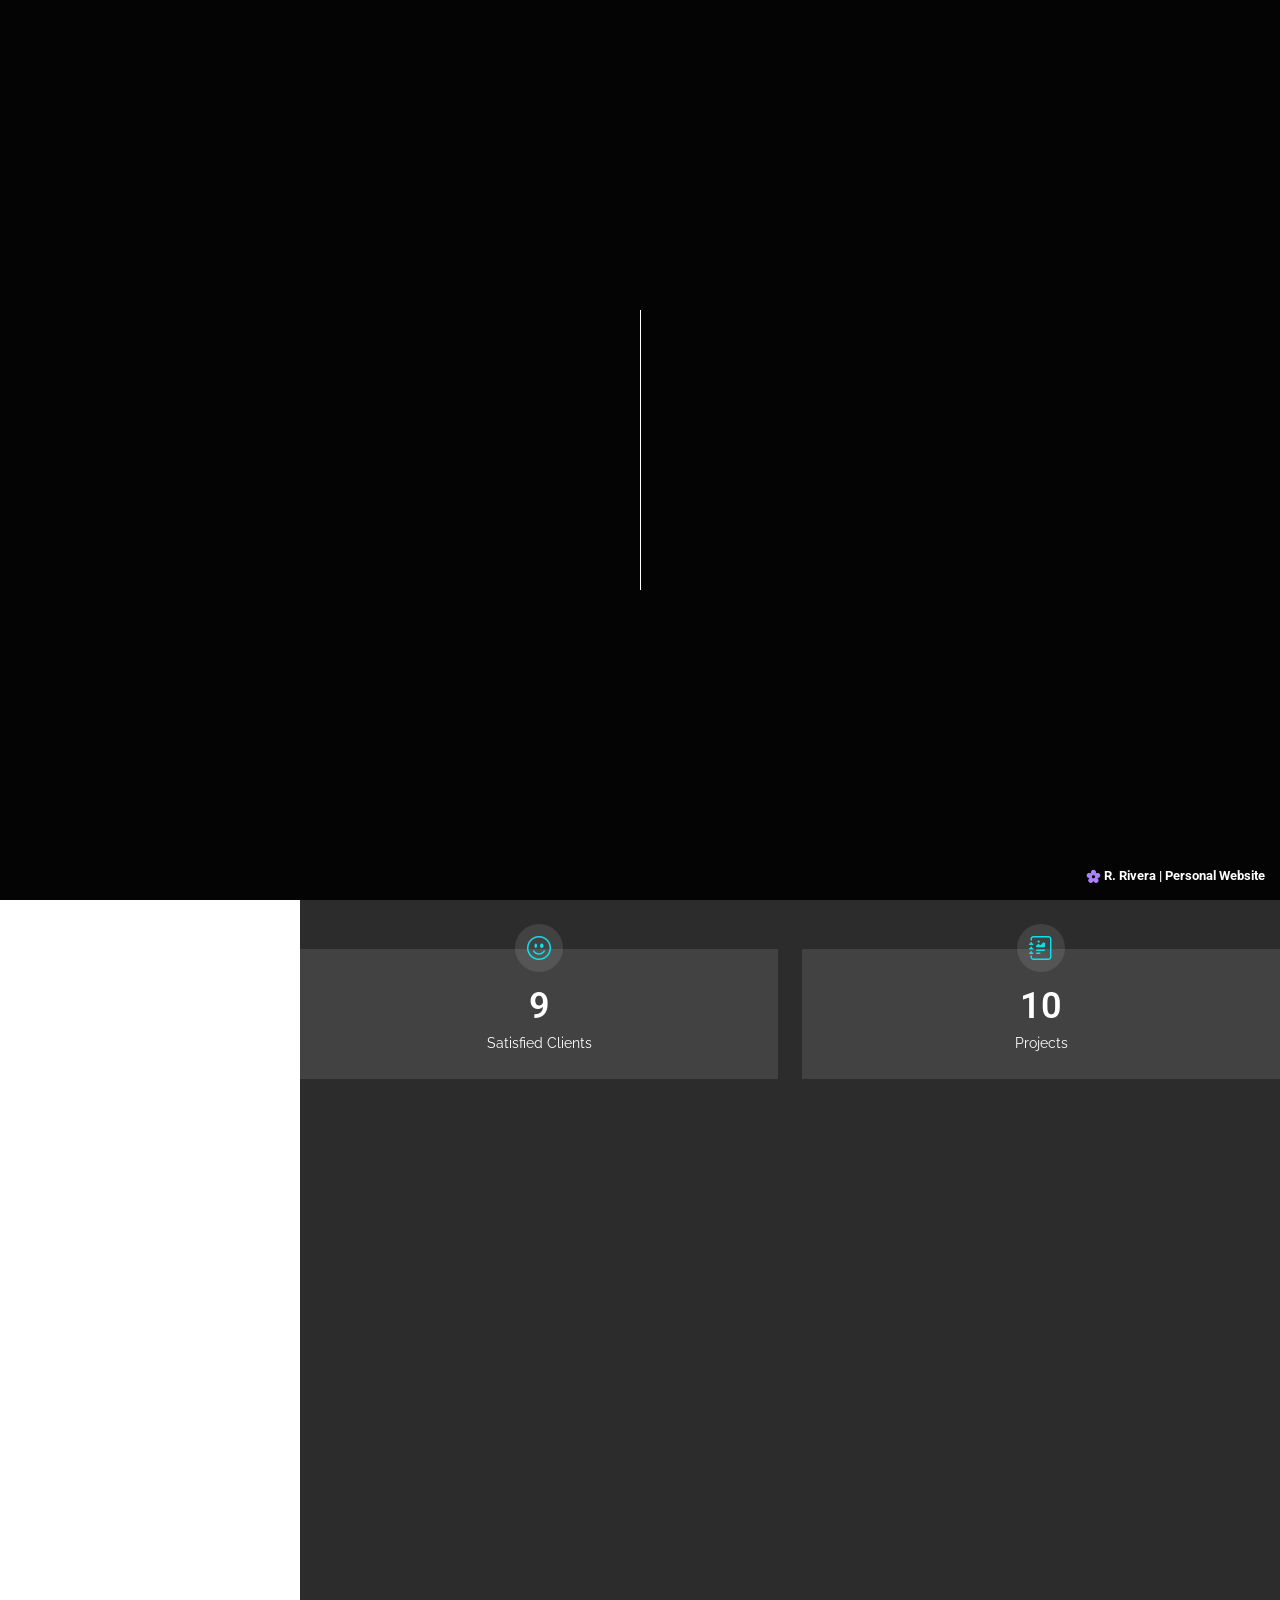
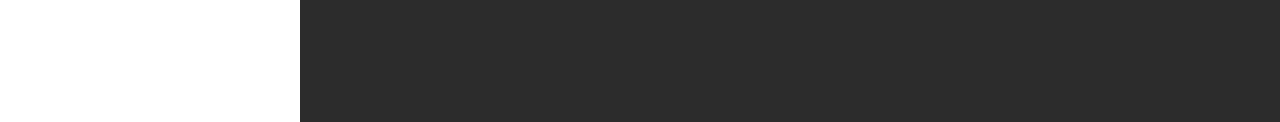
==== about.html @ f954c06a "first commit" ====
<!DOCTYPE html>
<html lang="en">
  <head>
    <meta charset="utf-8" />
    <meta content="width=device-width, initial-scale=1.0" name="viewport" />
    <title>Index - iPortfolio Bootstrap Template</title>
    <meta content="" name="description" />
    <meta content="" name="keywords" />

    <!-- Favicons -->
    <link href="assets/img/favicon.png" rel="icon" />
    <link href="assets/img/apple-touch-icon.png" rel="apple-touch-icon" />

    <!-- Fonts -->
    <link href="https://fonts.googleapis.com" rel="preconnect" />
    <link href="https://fonts.gstatic.com" rel="preconnect" crossorigin />
    <link
      href="https://fonts.googleapis.com/css2?family=Roboto:ital,wght@0,100;0,300;0,400;0,500;0,700;0,900;1,100;1,300;1,400;1,500;1,700;1,900&family=Poppins:ital,wght@0,100;0,200;0,300;0,400;0,500;0,600;0,700;0,800;0,900;1,100;1,200;1,300;1,400;1,500;1,600;1,700;1,800;1,900&family=Raleway:ital,wght@0,100;0,200;0,300;0,400;0,500;0,600;0,700;0,800;0,900;1,100;1,200;1,300;1,400;1,500;1,600;1,700;1,800;1,900&display=swap"
      rel="stylesheet"
    />

    <!-- Vendor CSS Files -->
    <link
      href="assets/vendor/bootstrap/css/bootstrap.min.css"
      rel="stylesheet"
    />
    <link
      href="assets/vendor/bootstrap-icons/bootstrap-icons.css"
      rel="stylesheet"
    />
    <link href="assets/vendor/aos/aos.css" rel="stylesheet" />
    <link
      href="assets/vendor/glightbox/css/glightbox.min.css"
      rel="stylesheet"
    />
    <link href="assets/vendor/swiper/swiper-bundle.min.css" rel="stylesheet" />

    <!-- Main CSS File -->
    <link href="assets/css/main.css" rel="stylesheet" />

    <!-- =======================================================
  * Template Name: iPortfolio
  * Template URL: https://bootstrapmade.com/iportfolio-bootstrap-portfolio-websites-template/
  * Updated: Jun 29 2024 with Bootstrap v5.3.3
  * Author: BootstrapMade.com
  * License: https://bootstrapmade.com/license/
  ======================================================== -->
  </head>

  <body class="index-page">
    <header id="header" class="header dark-background d-flex flex-column">
      <i class="header-toggle d-xl-none bi bi-list"></i>

      <div class="profile-img">
        <img
          src="assets/img/my--profile-img.jpg"
          alt=""
          class="img-fluid rounded-circle"
        />
      </div>

      <a
        href="index.html"
        class="logo d-flex align-items-center justify-content-center"
      >
        <!-- Uncomment the line below if you also wish to use an image logo -->
        <!-- <img src="assets/img/logo.png" alt=""> -->
        <h1 class="sitename">Regine Rivera</h1>
      </a>

      <div class="social-links text-center">
        <a href="#" class="github"><i class="bi bi-github"></i></a>
        <a href="#" class="facebook"><i class="bi bi-facebook"></i></a>
        <a href="#" class="instagram"><i class="bi bi-instagram"></i></a>
      </div>

      <nav id="navmenu" class="navmenu">
        <ul>
          <li>
            <a href="index.html" class="active"
              ><i class="bi bi-house navicon"></i>Home</a
            >
          </li>
          <li>
            <a href="about.html"><i class="bi bi-person navicon"></i> About</a>
          </li>
          <li>
            <a href="resume.html"
              ><i class="bi bi-file-earmark-text navicon"></i> Resume</a
            >
          </li>
          <li>
            <a href="portfolio.html"
              ><i class="bi bi-images navicon"></i> Portfolio</a
            >
          </li>
          <li>
            <a href="contact.html"
              ><i class="bi bi-envelope navicon"></i> Contact</a
            >
          </li>
        </ul>
      </nav>
    </header>

    <main class="main">
      <!-- About Section -->
      <section id="about" class="about section">
        <!-- Section Title -->
        <div class="container section-title" data-aos="fade-up">
          <h2>About</h2>
          <p>
            Magnam dolores commodi suscipit. Necessitatibus eius consequatur ex
            aliquid fuga eum quidem. Sit sint consectetur velit. Quisquam quos
            quisquam cupiditate. Et nemo qui impedit suscipit alias ea. Quia
            fugiat sit in iste officiis commodi quidem hic quas.
          </p>
        </div>
        <!-- End Section Title -->

        <div class="container" data-aos="fade-up" data-aos-delay="100">
          <div class="row gy-4 justify-content-center">
            <div class="col-lg-4">
              <img
                src="assets/img/my--profile-img.jpg"
                class="img-fluid"
                alt=""
              />
            </div>
            <div class="col-lg-8 content">
              <h2>UI/UX Designer &amp; Web Developer.</h2>
              <p class="fst-italic py-3">
                Lorem ipsum dolor sit amet, consectetur adipiscing elit, sed do
                eiusmod tempor incididunt ut labore et dolore magna aliqua.
              </p>
              <div class="row">
                <div class="col-lg-6">
                  <ul>
                    <li>
                      <i class="bi bi-chevron-right"></i>
                      <strong>Birthday:</strong> <span>29 December 2003</span>
                    </li>
                    <li>
                      <i class="bi bi-chevron-right"></i>
                      <strong>Website:</strong> <span>www.example.com</span>
                    </li>
                    <li>
                      <i class="bi bi-chevron-right"></i>
                      <strong>Phone:</strong> <span>+63 951 0270 189</span>
                    </li>
                    <li>
                      <i class="bi bi-chevron-right"></i>
                      <strong>City:</strong>
                      <span>Las Nieves, Agusan del Norte</span>
                    </li>
                  </ul>
                </div>
                <div class="col-lg-6">
                  <ul>
                    <li>
                      <i class="bi bi-chevron-right"></i> <strong>Age:</strong>
                      <span>21</span>
                    </li>
                    <li>
                      <i class="bi bi-chevron-right"></i>
                      <strong>Degree:</strong> <span>Bachelor</span>
                    </li>
                    <li>
                      <i class="bi bi-chevron-right"></i>
                      <strong>Email:</strong>
                      <span>regineheraldezrivera@gmail.com</span>
                    </li>
                    <li>
                      <i class="bi bi-chevron-right"></i>
                      <strong>Freelance:</strong> <span>Available</span>
                    </li>
                  </ul>
                </div>
              </div>
              <p class="py-3">
                Officiis eligendi itaque labore et dolorum mollitia officiis
                optio vero. Quisquam sunt adipisci omnis et ut. Nulla
                accusantium dolor incidunt officia tempore. Et eius omnis.
                Cupiditate ut dicta maxime officiis quidem quia. Sed et
                consectetur qui quia repellendus itaque neque.
              </p>
            </div>
          </div>
        </div>
      </section>
      <!-- /About Section -->

      <!-- Count Section -->
      <section id="counts">
        <div class="counts container">
          <div class="row">
            <div class="col-lg-6 col-md-6">
              <div class="count-box">
                <i class="bi bi-emoji-smile"></i>
                <span
                  data-purecounter-start="0"
                  data-purecounter-end="9"
                  data-purecounter-duration="0"
                  class="purecounter"
                  >9</span
                >
                <p>Satisfied Clients</p>
              </div>
            </div>

            <div class="col-lg-6 col-md-6 mt-5 mt-md-0">
              <div class="count-box">
                <i class="bi bi-journal-richtext"></i>
                <span
                  data-purecounter-start="0"
                  data-purecounter-end="10"
                  data-purecounter-duration="0"
                  class="purecounter"
                  >10</span
                >
                <p>Projects</p>
              </div>
            </div>
          </div>
        </div>
      </section>
      <!-- /Count Section -->

      <!-- Skills Section -->
      <section id="skills" class="skills section light-background">
        <!-- Section Title -->
        <div class="container section-title" data-aos="fade-up">
          <h2>Skills</h2>
          <p>
            Necessitatibus eius consequatur ex aliquid fuga eum quidem sint
            consectetur velit
          </p>
        </div>
        <!-- End Section Title -->

        <div class="container" data-aos="fade-up" data-aos-delay="100">
          <div class="row skills-content skills-animation">
            <div class="col-lg-6">
              <div class="progress">
                <span class="skill"
                  ><span>HTML</span> <i class="val">100%</i></span
                >
                <div class="progress-bar-wrap">
                  <div
                    class="progress-bar"
                    role="progressbar"
                    aria-valuenow="100"
                    aria-valuemin="0"
                    aria-valuemax="100"
                  ></div>
                </div>
              </div>
              <!-- End Skills Item -->

              <div class="progress">
                <span class="skill"
                  ><span>CSS</span> <i class="val">90%</i></span
                >
                <div class="progress-bar-wrap">
                  <div
                    class="progress-bar"
                    role="progressbar"
                    aria-valuenow="90"
                    aria-valuemin="0"
                    aria-valuemax="100"
                  ></div>
                </div>
              </div>
              <!-- End Skills Item -->

              <div class="progress">
                <span class="skill"
                  ><span>JavaScript</span> <i class="val">70%</i></span
                >
                <div class="progress-bar-wrap">
                  <div
                    class="progress-bar"
                    role="progressbar"
                    aria-valuenow="75"
                    aria-valuemin="0"
                    aria-valuemax="100"
                  ></div>
                </div>
              </div>
              <!-- End Skills Item -->
            </div>

            <div class="col-lg-6">
              <div class="progress">
                <span class="skill"
                  ><span>PHP</span> <i class="val">80%</i></span
                >
                <div class="progress-bar-wrap">
                  <div
                    class="progress-bar"
                    role="progressbar"
                    aria-valuenow="80"
                    aria-valuemin="0"
                    aria-valuemax="100"
                  ></div>
                </div>
              </div>
              <!-- End Skills Item -->

              <div class="progress">
                <span class="skill"
                  ><span>Laravel</span> <i class="val">75%</i></span
                >
                <div class="progress-bar-wrap">
                  <div
                    class="progress-bar"
                    role="progressbar"
                    aria-valuenow="90"
                    aria-valuemin="0"
                    aria-valuemax="100"
                  ></div>
                </div>
              </div>
              <!-- End Skills Item -->

              <div class="progress">
                <span class="skill"
                  ><span>Postgresql</span> <i class="val">85%</i></span
                >
                <div class="progress-bar-wrap">
                  <div
                    class="progress-bar"
                    role="progressbar"
                    aria-valuenow="55"
                    aria-valuemin="0"
                    aria-valuemax="100"
                  ></div>
                </div>
              </div>
              <!-- End Skills Item -->
            </div>
          </div>
        </div>
      </section>
      <!-- /Skills Section -->
    </main>

    <div class="credits">
      <span>
        <img src="assets/img/icon.png" width="15px" height="15px" alt="" />
        <b>R. Rivera | Personal Website</b>
      </span>
    </div>

    <!-- Scroll Top -->
    <a
      href="#"
      id="scroll-top"
      class="scroll-top d-flex align-items-center justify-content-center"
      ><i class="bi bi-arrow-up-short"></i
    ></a>

    <!-- Preloader -->
    <div id="preloader">
      <div class="line"></div>
    </div>

    <!-- Vendor JS Files -->
    <script src="assets/vendor/bootstrap/js/bootstrap.bundle.min.js"></script>
    <script src="assets/vendor/php-email-form/validate.js"></script>
    <script src="assets/vendor/aos/aos.js"></script>
    <script src="assets/vendor/typed.js/typed.umd.js"></script>
    <script src="assets/vendor/purecounter/purecounter_vanilla.js"></script>
    <script src="assets/vendor/waypoints/noframework.waypoints.js"></script>
    <script src="assets/vendor/glightbox/js/glightbox.min.js"></script>
    <script src="assets/vendor/imagesloaded/imagesloaded.pkgd.min.js"></script>
    <script src="assets/vendor/isotope-layout/isotope.pkgd.min.js"></script>
    <script src="assets/vendor/swiper/swiper-bundle.min.js"></script>

    <!-- Main JS File -->
    <script src="assets/js/main.js"></script>
  </body>
</html>
---- assets/css/main.css ----
/**
* Template Name: iPortfolio
* Template URL: https://bootstrapmade.com/iportfolio-bootstrap-portfolio-websites-template/
* Updated: Jun 29 2024 with Bootstrap v5.3.3
* Author: BootstrapMade.com
* License: https://bootstrapmade.com/license/
*/

/*--------------------------------------------------------------
# Font & Color Variables
# Help: https://bootstrapmade.com/color-system/
--------------------------------------------------------------*/
/* Fonts */
:root {
  --default-font: "Roboto", system-ui, -apple-system, "Segoe UI", Roboto,
    "Helvetica Neue", Arial, "Noto Sans", "Liberation Sans", sans-serif,
    "Apple Color Emoji", "Segoe UI Emoji", "Segoe UI Symbol", "Noto Color Emoji";
  --heading-font: "Raleway", sans-serif;
  --nav-font: "Poppins", sans-serif;
}

/* Global Colors - The following color variables are used throughout the website. Updating them here will change the color scheme of the entire website */
:root {
  --background-color: #ffffff; /* Background color for the entire website, including individual sections */
  --default-color: #272829; /* Default color used for the majority of the text content across the entire website */
  --heading-color: #050d18; /* Color for headings, subheadings and title throughout the website */
  --accent-color: #149ddd; /* Accent color that represents your brand on the website. It's used for buttons, links, and other elements that need to stand out */
  --surface-color: #ffffff; /* The surface color is used as a background of boxed elements within sections, such as cards, icon boxes, or other elements that require a visual separation from the global background. */
  --contrast-color: #ffffff; /* Contrast color for text, ensuring readability against backgrounds of accent, heading, or default colors. */
}

/* Nav Menu Colors - The following color variables are used specifically for the navigation menu. They are separate from the global colors to allow for more customization options */
:root {
  --nav-color: #a8a9b4; /* The default color of the main navmenu links */
  --nav-hover-color: #ffffff; /* Applied to main navmenu links when they are hovered over or active */
  --nav-mobile-background-color: #040b14; /* Used as the background color for mobile navigation menu */
  --nav-dropdown-background-color: #040b14; /* Used as the background color for dropdown items that appear when hovering over primary navigation items */
  --nav-dropdown-color: #a8a9b4; /* Used for navigation links of the dropdown items in the navigation menu. */
  --nav-dropdown-hover-color: #ffffff; /* Similar to --nav-hover-color, this color is applied to dropdown navigation links when they are hovered over. */
}

/* Color Presets - These classes override global colors when applied to any section or element, providing reuse of the sam color scheme. */

.light-background {
  --background-color: #f4fafd;
  --surface-color: #ffffff;
}

.dark-background {
  --background-color: #040b14;
  --default-color: #ffffff;
  --heading-color: #ffffff;
  --surface-color: #151f2b;
  --contrast-color: #ffffff;
}

/* Smooth scroll */
:root {
  scroll-behavior: smooth;
}

/*--------------------------------------------------------------
# General Styling & Shared Classes
--------------------------------------------------------------*/
body {
  color: var(--default-color);
  background-color: var(--background-color);
  font-family: var(--default-font);
}

a {
  color: var(--accent-color);
  text-decoration: none;
  transition: 0.3s;
}

a:hover {
  color: color-mix(in srgb, var(--accent-color), transparent 25%);
  text-decoration: none;
}

h1,
h2,
h3,
h4,
h5,
h6 {
  color: var(--heading-color);
  font-family: var(--heading-font);
}

/* PHP Email Form Messages
------------------------------*/
.php-email-form .error-message {
  display: none;
  background: #df1529;
  color: #ffffff;
  text-align: left;
  padding: 15px;
  margin-bottom: 24px;
  font-weight: 600;
}

.php-email-form .sent-message {
  display: none;
  color: #ffffff;
  background: #059652;
  text-align: center;
  padding: 15px;
  margin-bottom: 24px;
  font-weight: 600;
}

.php-email-form .loading {
  display: none;
  background: var(--surface-color);
  text-align: center;
  padding: 15px;
  margin-bottom: 24px;
}

.php-email-form .loading:before {
  content: "";
  display: inline-block;
  border-radius: 50%;
  width: 24px;
  height: 24px;
  margin: 0 10px -6px 0;
  border: 3px solid var(--accent-color);
  border-top-color: var(--surface-color);
  animation: php-email-form-loading 1s linear infinite;
}

@keyframes php-email-form-loading {
  0% {
    transform: rotate(0deg);
  }

  100% {
    transform: rotate(360deg);
  }
}

/*--------------------------------------------------------------
# Global Header
--------------------------------------------------------------*/
.header {
  color: var(--default-color);
  background-color: var(--background-color);
  position: fixed;
  top: 0;
  left: 0;
  bottom: 0;
  padding: 0 15px;
  width: 300px;
  transition: all ease-in-out 0.3s;
  overflow-y: auto;
  z-index: 997;
  border-right: 1px solid
    color-mix(in srgb, var(--default-color), transparent 90%);
}

.header .profile-img img {
  margin: 15px auto;
  display: block;
  width: 120px;
  border: 8px solid color-mix(in srgb, var(--default-color), transparent 85%);
}

.header .logo {
  line-height: 1;
  margin-bottom: 15px;
}

.header .logo img {
  max-height: 32px;
  margin-right: 8px;
}

.header .logo h1 {
  font-size: 24px;
  margin: 0;
  font-weight: 700;
  color: var(--heading-color);
}

.header .social-links {
  margin: 0 0 20px 0;
}

.header .social-links a {
  font-size: 16px;
  display: inline-flex;
  align-items: center;
  justify-content: center;
  background: color-mix(in srgb, var(--default-color), transparent 90%);
  color: var(--default-color);
  margin: 0 2px;
  border-radius: 50%;
  text-align: center;
  width: 40px;
  height: 40px;
  transition: 0.3s;
}

.header .social-links a:hover {
  color: var(--contrast-color);
  background: var(--accent-color);
}

@media (min-width: 1200px) {
  .header ~ main,
  .header ~ #footer {
    margin-left: 300px;
  }
}

@media (max-width: 1199px) {
  .header {
    left: -100%;
  }
}

.header.header-show {
  left: 0;
}

.header .header-toggle {
  color: var(--contrast-color);
  background-color: var(--accent-color);
  font-size: 22px;
  display: flex;
  align-items: center;
  justify-content: center;
  width: 40px;
  height: 40px;
  border-radius: 50%;
  cursor: pointer;
  position: fixed;
  top: 15px;
  right: 15px;
  z-index: 9999;
  transition: background-color 0.3s;
}

.header .header-toggle:hover {
  color: var(--contrast-color);
  background-color: color-mix(in srgb, var(--accent-color) 90%, white 15%);
}

/*--------------------------------------------------------------
# Navigation Menu
--------------------------------------------------------------*/
.mobile-nav-toggle {
  display: none;
}

.navmenu {
  padding: 0;
  z-index: 9997;
}

.navmenu ul {
  list-style: none;
  padding: 0 0 20px 0;
  margin: 0;
}

.navmenu a,
.navmenu a:focus {
  color: var(--nav-color);
  padding: 15px 10px;
  font-family: var(--nav-font);
  font-size: 16px;
  font-weight: 400;
  display: flex;
  align-items: center;
  white-space: nowrap;
  transition: 0.3s;
  width: 100%;
}

.navmenu a .navicon,
.navmenu a:focus .navicon {
  font-size: 20px;
  margin-right: 10px;
}

.navmenu a .toggle-dropdown,
.navmenu a:focus .toggle-dropdown {
  font-size: 12px;
  line-height: 0;
  margin-left: auto;
  width: 30px;
  height: 30px;
  display: flex;
  align-items: center;
  justify-content: center;
  border-radius: 50%;
  transition: 0.3s;
  flex-shrink: 0;
  background-color: color-mix(in srgb, var(--accent-color), transparent 90%);
}

.navmenu a .toggle-dropdown:hover,
.navmenu a:focus .toggle-dropdown:hover {
  background-color: var(--accent-color);
  color: var(--contrast-color);
}

.navmenu a:hover,
.navmenu .active,
.navmenu .active:focus {
  color: var(--nav-hover-color);
}

.navmenu a:hover .navicon,
.navmenu .active .navicon,
.navmenu .active:focus .navicon {
  color: var(--accent-color);
}

.navmenu .active .toggle-dropdown,
.navmenu .active:focus .toggle-dropdown {
  background-color: var(--accent-color);
  color: var(--contrast-color);
  transform: rotate(180deg);
}

.navmenu .dropdown {
  display: block;
}

.navmenu .dropdown a,
.navmenu .dropdown a:focus {
  color: --nav-dropdown-color;
}

.navmenu .dropdown a:hover,
.navmenu .dropdown .active,
.navmenu .dropdown .active:focus {
  color: var(--nav-dropdown-hover-color);
}

.navmenu .dropdown ul {
  position: static;
  display: none;
  z-index: 99;
  padding: 5px 10px;
  margin: 5px 10px;
  background-color: var(--nav-dropdown-background-color);
  border: 1px solid color-mix(in srgb, var(--default-color), transparent 90%);
  box-shadow: none;
  transition: all 0.5s ease-in-out;
}

.navmenu .dropdown ul ul {
  background-color: rgba(33, 37, 41, 0.1);
}

.navmenu .dropdown > .dropdown-active {
  display: block;
  background-color: rgba(33, 37, 41, 0.03);
}

.credits {
  justify-content: end;
  display: flex;
  position: fixed;
  right: 0;
  left: 0;
  bottom: 0;
  padding: 15px;
  font-size: 13px;
  text-align: center;
  color: #fff;
  z-index: 999999;
}

.credits img {
  transition: 0.3s;
  animation: credits-img 5s infinite;
}

@keyframes credits-img {
  50% {
    transform: rotateY(180deg);
  }
}

/*--------------------------------------------------------------
# Preloader
--------------------------------------------------------------*/
#preloader {
  display: flex;
  position: fixed;
  inset: 0;
  width: 100%;
  height: 100vh;
  z-index: 99999;
}

#preloader:before,
#preloader:after {
  content: "";
  background-color: #040404;
  position: absolute;
  inset: 0;
  width: 50%;
  height: 100%;
  transition: all 0.3s ease 0s;
  z-index: -1;
}

#preloader:after {
  left: auto;
  right: 0;
}

#preloader .line {
  position: relative;
  overflow: hidden;
  margin: auto;
  width: 1px;
  height: 280px;
  transition: all 0.8s ease 0s;
}

#preloader .line:before {
  content: "";
  position: absolute;
  background-color: #fff;
  left: 0;
  top: 50%;
  width: 1px;
  height: 0%;
  transform: translateY(-50%);
  animation: lineincrease 1000ms ease-in-out 0s forwards;
}

#preloader .line:after {
  content: "";
  position: absolute;
  background-color: #999;
  left: 0;
  top: 0;
  width: 1px;
  height: 100%;
  transform: translateY(-100%);
  animation: linemove 1200ms linear 0s infinite;
  animation-delay: 2000ms;
}

#preloader.loaded .line {
  opacity: 0;
  height: 100% !important;
}

#preloader.loaded .line:after {
  opacity: 0;
}

#preloader.loaded:before,
#preloader.loaded:after {
  animation: preloaderfinish 300ms ease-in-out 500ms forwards;
}

@keyframes lineincrease {
  0% {
    height: 0%;
  }

  100% {
    height: 100%;
  }
}

@keyframes linemove {
  0% {
    transform: translateY(200%);
  }

  100% {
    transform: translateY(-100%);
  }
}

@keyframes preloaderfinish {
  0% {
    width: 5 0%;
  }

  100% {
    width: 0%;
  }
}

/*--------------------------------------------------------------
# Scroll Top Button
--------------------------------------------------------------*/
.scroll-top {
  position: fixed;
  visibility: hidden;
  opacity: 0;
  right: 15px;
  bottom: -15px;
  z-index: 99999;
  background-color: var(--accent-color);
  width: 44px;
  height: 44px;
  border-radius: 50px;
  transition: all 0.4s;
}

.scroll-top i {
  font-size: 24px;
  color: var(--contrast-color);
  line-height: 0;
}

.scroll-top:hover {
  background-color: color-mix(in srgb, var(--accent-color), transparent 20%);
  color: var(--contrast-color);
}

.scroll-top.active {
  visibility: visible;
  opacity: 1;
  bottom: 15px;
}

/*--------------------------------------------------------------
# Disable aos animation delay on mobile devices
--------------------------------------------------------------*/
@media screen and (max-width: 768px) {
  [data-aos-delay] {
    transition-delay: 0 !important;
  }
}

/*--------------------------------------------------------------
# Global Page Titles & Breadcrumbs
--------------------------------------------------------------*/
.page-title {
  color: var(--default-color);
  background-color: var(--background-color);
  padding: 25px 0;
  position: relative;
}

.page-title h1 {
  font-size: 24px;
  font-weight: 700;
}

.page-title .breadcrumbs ol {
  display: flex;
  flex-wrap: wrap;
  list-style: none;
  padding: 0;
  margin: 0;
  font-size: 14px;
  font-weight: 400;
}

.page-title .breadcrumbs ol li + li {
  padding-left: 10px;
}

.page-title .breadcrumbs ol li + li::before {
  content: "/";
  display: inline-block;
  padding-right: 10px;
  color: color-mix(in srgb, var(--default-color), transparent 70%);
}

/*--------------------------------------------------------------
# Global Sections
--------------------------------------------------------------*/
/* Global section styles */
/* General styling for all sections */
section,
.section {
  position: relative; /* Needed for the overlay */
  color: var(--contrast-color);
  background-color: rgba(0, 0, 0, 0.65); /* Fallback if the image fails */
  padding: 80px 0;
  overflow: hidden; /* Ensures no extra spacing issues */
  background-size: cover;
  background-position: center;
  background-repeat: no-repeat;
  background-attachment: fixed; /* Keeps background still when scrolling */
}

/* Overlay applied to all sections */
section::before,
.section::before {
  content: "";
  position: absolute;
  top: 0;
  left: 0;
  width: 100%;
  height: 100%;
  background: rgba(0, 0, 0, 0.5); /* Adjust transparency (0.5 = 50% dark) */
  z-index: 1; /* Ensures it stays behind the text */
}

/* Ensures the text stays above the overlay */
section .container,
.section .container {
  position: relative;
  z-index: 2;
}

/* About Section */
#about {
  background-image: url("/assets/img/BG.gif");
}

/* Skills Section */
#skills {
  background-image: url("/assets/img/BG.gif");
}

#contact {
  background-image: url("/assets/img/BG.gif");
}

#counts {
  background-image: url("/assets/img/BG.gif");
}

#portfolio {
  background-image: url("/assets/img/BG.gif");
}

#testimonials {
  background-image: url("/assets/img/BG.gif");
}

#resume {
  background-image: url("/assets/img/BG.gif");
}

/*--------------------------------------------------------------
# Global Section Titles
--------------------------------------------------------------*/
.section-title {
  padding-bottom: 60px;
  position: relative;
}

.section-title h2 {
  font-size: 32px;
  font-weight: 700;
  margin-bottom: 20px;
  padding-bottom: 20px;
  position: relative;
  color: var(--contrast-color);
}

.section-title h2:after {
  content: "";
  position: absolute;
  display: block;
  width: 50px;
  height: 3px;
  background: var(--accent-color);
  left: 0;
  bottom: 0;
}

.section-title p {
  margin-bottom: 0;
}

/*--------------------------------------------------------------
# Hero Section
--------------------------------------------------------------*/
.hero {
  width: 100%;
  min-height: 100vh;
  position: relative;
  padding: 80px 0;
  display: flex;
  align-items: center;
  justify-content: center;
}

.hero img {
  position: absolute;
  inset: 0;
  display: block;
  width: 100%;
  height: 100%;
  object-fit: cover;
  z-index: 1;
}

.hero:before {
  content: "";
  background: color-mix(in srgb, var(--background-color), transparent 70%);
  position: absolute;
  inset: 0;
  z-index: 2;
}

.hero .container {
  position: relative;
  z-index: 3;
}

.hero h2 {
  margin: 0;
  font-size: 64px;
  font-weight: 700;
}

.hero p {
  margin: 5px 0 0 0;
  font-size: 26px;
}

.hero p span {
  letter-spacing: 1px;
  border-bottom: 2px solid var(--accent-color);
}

.hero .social-links {
  margin-top: 25px;
}

.hero .social-links a {
  font-size: 24px;
  display: inline-block;
  color: color-mix(in srgb, var(--default-color), transparent 50%);
  line-height: 1;
  margin-right: 20px;
  transition: 0.3s;
}

.hero .social-links a:hover {
  color: var(--accent-color);
}

@media (max-width: 768px) {
  .hero h2 {
    font-size: 32px;
  }

  .hero p {
    font-size: 20px;
  }
}

/*--------------------------------------------------------------
# About Section
--------------------------------------------------------------*/
.about .content h2 {
  font-weight: 700;
  font-size: 24px;
}

.about .content ul {
  list-style: none;
  padding: 0;
}

.about .content ul li {
  margin-bottom: 20px;
  display: flex;
  align-items: center;
}

.about .content ul strong {
  margin-right: 10px;
}

.about .content ul i {
  font-size: 16px;
  margin-right: 5px;
  color: var(--accent-color);
  line-height: 0;
}

/*--------------------------------------------------------------
# Count Section
--------------------------------------------------------------*/
.counts {
  padding: 70px 0 60px;
}

.counts .count-box {
  padding: 30px 30px 25px 30px;
  width: 100%;
  position: relative;
  text-align: center;
  background: rgba(255, 255, 255, 0.1);
}

.counts .count-box i {
  position: absolute;
  top: -25px;
  left: 50%;
  transform: translateX(-50%);
  font-size: 24px;
  background: rgba(255, 255, 255, 0.1);
  padding: 12px;
  color: #0de0e7;
  border-radius: 50px;
  line-height: 0;
}

.counts .count-box span {
  font-size: 36px;
  display: block;
  font-weight: 600;
  color: #fff;
}

.counts .count-box p {
  padding: 0;
  margin: 0;
  font-family: "Raleway", sans-serif;
  font-size: 14px;
}

/*--------------------------------------------------------------
# Skills Section
--------------------------------------------------------------*/
.skills .progress {
  height: 60px;
  display: block;
  background: none;
  border-radius: 0;
}

.skills .progress .skill {
  color: var(--heading-color);
  padding: 0;
  margin: 0 0 6px 0;
  text-transform: uppercase;
  display: block;
  font-weight: 600;
  font-family: var(--heading-font);
}

.skills .progress .skill .val {
  float: right;
  font-style: normal;
}

.skills .progress-bar-wrap {
  background: color-mix(in srgb, var(--default-color), transparent 90%);
  height: 10px;
}

.skills .progress-bar {
  width: 1px;
  height: 10px;
  transition: 0.9s;
  background-color: var(--accent-color);
}

/*--------------------------------------------------------------
# Resume Section
--------------------------------------------------------------*/
.resume .resume-title {
  color: var(--heading-color);
  font-size: 26px;
  font-weight: 700;
  margin-top: 20px;
  margin-bottom: 20px;
}

.resume .resume-item {
  padding: 0 0 20px 20px;
  margin-top: -2px;
  border-left: 2px solid var(--accent-color);
  position: relative;
}

.resume .resume-item h4 {
  line-height: 18px;
  font-size: 18px;
  font-weight: 600;
  text-transform: uppercase;
  color: color-mix(in srgb, var(--default-color), transparent 20%);
  margin-bottom: 10px;
}

.resume .resume-item h5 {
  font-size: 16px;
  padding: 5px 15px;
  display: inline-block;
  font-weight: 600;
  margin-bottom: 10px;
}

.resume .resume-item ul {
  padding-left: 20px;
}

.resume .resume-item ul li {
  padding-bottom: 10px;
}

.resume .resume-item:last-child {
  padding-bottom: 0;
}

.resume .resume-item::before {
  content: "";
  position: absolute;
  width: 16px;
  height: 16px;
  border-radius: 50px;
  left: -9px;
  top: 0;
  background: var(--background-color);
  border: 2px solid var(--accent-color);
}

/*--------------------------------------------------------------
# Portfolio Section
--------------------------------------------------------------*/
.portfolio .portfolio-filters {
  padding: 0;
  margin: 0 auto 20px auto;
  list-style: none;
  text-align: center;
}

.portfolio .portfolio-filters li {
  cursor: pointer;
  display: inline-block;
  padding: 0;
  font-size: 14px;
  font-weight: 400;
  margin: 0 10px;
  line-height: 1;
  text-transform: uppercase;
  margin-bottom: 10px;
  transition: all 0.3s ease-in-out;
}

.portfolio .portfolio-filters li:hover,
.portfolio .portfolio-filters li.filter-active {
  color: var(--accent-color);
}

.portfolio .portfolio-filters li:first-child {
  margin-left: 0;
}

.portfolio .portfolio-filters li:last-child {
  margin-right: 0;
}

@media (max-width: 575px) {
  .portfolio .portfolio-filters li {
    font-size: 14px;
    margin: 0 5px;
  }
}

.portfolio .portfolio-content {
  position: relative;
  overflow: hidden;
}

.portfolio .portfolio-content img {
  transition: 0.3s;
}

.portfolio .portfolio-content .portfolio-info {
  opacity: 0;
  position: absolute;
  inset: 0;
  z-index: 3;
  transition: all ease-in-out 0.3s;
  background: rgba(0, 0, 0, 0.6);
  padding: 15px;
}

.portfolio .portfolio-content .portfolio-info h4 {
  font-size: 14px;
  padding: 5px 10px;
  font-weight: 400;
  color: #ffffff;
  display: inline-block;
  background-color: var(--accent-color);
}

.portfolio .portfolio-content .portfolio-info p {
  position: absolute;
  bottom: 10px;
  text-align: center;
  display: inline-block;
  left: 0;
  right: 0;
  font-size: 16px;
  font-weight: 600;
  color: rgba(255, 255, 255, 0.8);
}

.portfolio .portfolio-content .portfolio-info .preview-link,
.portfolio .portfolio-content .portfolio-info .details-link {
  position: absolute;
  left: calc(50% - 40px);
  font-size: 26px;
  top: calc(50% - 14px);
  color: #fff;
  transition: 0.3s;
  line-height: 1.2;
}

.portfolio .portfolio-content .portfolio-info .preview-link:hover,
.portfolio .portfolio-content .portfolio-info .details-link:hover {
  color: var(--accent-color);
}

.portfolio .portfolio-content .portfolio-info .details-link {
  left: 50%;
  font-size: 34px;
  line-height: 0;
}

.portfolio .portfolio-content:hover .portfolio-info {
  opacity: 1;
}

.portfolio .portfolio-content:hover img {
  transform: scale(1.1);
}

/*--------------------------------------------------------------
# Services Section
--------------------------------------------------------------*/
.services .service-item {
  position: relative;
}

.services .service-item .icon {
  background: var(--accent-color);
  display: flex;
  align-items: center;
  justify-content: center;
  width: 54px;
  height: 54px;
  border-radius: 50%;
  transition: 0.5s;
  border: 1px solid var(--accent-color);
  margin-right: 20px;
}

.services .service-item .icon i {
  color: var(--contrast-color);
  font-size: 24px;
  line-height: 0;
}

.services .service-item:hover .icon {
  background: var(--surface-color);
}

.services .service-item:hover .icon i {
  color: var(--accent-color);
}

.services .service-item .title {
  font-weight: 700;
  margin-bottom: 15px;
  font-size: 18px;
}

.services .service-item .title a {
  color: var(--heading-color);
}

.services .service-item .title a:hover {
  color: var(--accent-color);
}

.services .service-item .description {
  line-height: 24px;
  font-size: 14px;
}

/*--------------------------------------------------------------
# Testimonials Section
--------------------------------------------------------------*/
.testimonials .testimonials-carousel,
.testimonials .testimonials-slider {
  overflow: hidden;
}

.testimonials .testimonial-item {
  box-sizing: content-box;
  text-align: center;
  min-height: 320px;
}

.testimonials .testimonial-item .testimonial-img {
  width: 90px;
  border-radius: 50%;
  margin: 0 auto;
}

.testimonials .testimonial-item h3 {
  font-size: 18px;
  font-weight: bold;
  margin: 10px 0 5px 0;
}

.testimonials .testimonial-item h4 {
  font-size: 14px;
  color: color-mix(in srgb, var(--default-color), transparent 20%);
  margin: 0;
}

.testimonials .testimonial-item .quote-icon-left,
.testimonials .testimonial-item .quote-icon-right {
  color: color-mix(in srgb, var(--accent-color), transparent 40%);
  font-size: 26px;
  line-height: 0;
}

.testimonials .testimonial-item .quote-icon-left {
  display: inline-block;
  left: -5px;
  position: relative;
}

.testimonials .testimonial-item .quote-icon-right {
  display: inline-block;
  right: -5px;
  position: relative;
  top: 10px;
  transform: scale(-1, -1);
}

.testimonials .testimonial-item p {
  font-style: italic;
  margin: 0 15px 15px 15px;
  padding: 20px;
  background-color: var(--surface-color);
  position: relative;
  margin-bottom: 35px;
  border-radius: 6px;
  box-shadow: 0px 2px 15px rgba(0, 0, 0, 0.1);
}

.testimonials .testimonial-item p::after {
  content: "";
  width: 0;
  height: 0;
  border-top: 20px solid var(--surface-color);
  border-right: 20px solid transparent;
  border-left: 20px solid transparent;
  position: absolute;
  bottom: -20px;
  left: calc(50% - 20px);
}

.testimonials .swiper-wrapper {
  height: auto;
}

.testimonials .swiper-pagination {
  margin-top: 40px;
  position: relative;
}

.testimonials .swiper-pagination .swiper-pagination-bullet {
  width: 12px;
  height: 12px;
  background-color: var(--background-color);
  opacity: 1;
  border: 1px solid var(--accent-color);
}

.testimonials .swiper-pagination .swiper-pagination-bullet-active {
  background-color: var(--accent-color);
}

/*--------------------------------------------------------------
# Contact Section
--------------------------------------------------------------*/
.contact .info-wrap {
  background-color: rgba(0, 0, 0, 0.65);
  box-shadow: 0px 0px 20px rgba(0, 0, 0, 0.1);
  padding: 30px;
}

@media (max-width: 575px) {
  .contact .info-wrap {
    padding: 20px;
  }
}

.contact .info-item {
  margin-bottom: 40px;
}

.contact .info-item i {
  font-size: 20px;
  color: var(--accent-color);
  background: color-mix(in srgb, var(--accent-color), transparent 92%);
  width: 44px;
  height: 44px;
  display: flex;
  justify-content: center;
  align-items: center;
  border-radius: 50px;
  transition: all 0.3s ease-in-out;
  margin-right: 15px;
}

.contact .info-item h3 {
  padding: 0;
  font-size: 18px;
  font-weight: 700;
  margin-bottom: 5px;
}

.contact .info-item p {
  padding: 0;
  margin-bottom: 0;
  font-size: 14px;
}

.contact .info-item:hover i {
  background: var(--accent-color);
  color: var(--contrast-color);
}

.contact .php-email-form {
  background-color: rgba(0, 0, 0, 0.65);
  height: 100%;
  padding: 30px;
  box-shadow: 0px 0px 20px rgba(0, 0, 0, 0.1);
}

@media (max-width: 575px) {
  .contact .php-email-form {
    padding: 20px;
  }
}

.contact .php-email-form input[type="text"],
.contact .php-email-form input[type="email"],
.contact .php-email-form textarea {
  font-size: 14px;
  padding: 10px 15px;
  box-shadow: none;
  border-radius: 0;
  color: var(--default-color);
  background-color: var(--surface-color);
  border-color: color-mix(in srgb, var(--default-color), transparent 80%);
}

.contact .php-email-form input[type="text"]:focus,
.contact .php-email-form input[type="email"]:focus,
.contact .php-email-form textarea:focus {
  border-color: var(--accent-color);
}

.contact .php-email-form input[type="text"]::placeholder,
.contact .php-email-form input[type="email"]::placeholder,
.contact .php-email-form textarea::placeholder {
  color: color-mix(in srgb, var(--default-color), transparent 70%);
}

.contact .php-email-form button[type="submit"] {
  color: var(--contrast-color);
  background: var(--accent-color);
  border: 0;
  padding: 10px 30px;
  transition: 0.4s;
  border-radius: 50px;
}

.contact .php-email-form button[type="submit"]:hover {
  background: color-mix(in srgb, var(--accent-color), transparent 25%);
}

/*--------------------------------------------------------------
# Portfolio Details Section
--------------------------------------------------------------*/
.portfolio-details .portfolio-details-slider img {
  width: 100%;
}

.portfolio-details .portfolio-details-slider .swiper-pagination {
  margin-top: 20px;
  position: relative;
}

.portfolio-details
  .portfolio-details-slider
  .swiper-pagination
  .swiper-pagination-bullet {
  width: 12px;
  height: 12px;
  background-color: color-mix(in srgb, var(--default-color), transparent 85%);
  opacity: 1;
}

.portfolio-details
  .portfolio-details-slider
  .swiper-pagination
  .swiper-pagination-bullet-active {
  background-color: var(--accent-color);
}

.portfolio-details .portfolio-info {
  padding: 30px;
  box-shadow: 0px 0 30px rgba(0, 0, 0, 0.1);
}

.portfolio-details .portfolio-info h3 {
  font-size: 22px;
  font-weight: 700;
  margin-bottom: 20px;
  padding-bottom: 20px;
  border-bottom: 1px solid
    color-mix(in srgb, var(--default-color), transparent 85%);
}

.portfolio-details .portfolio-info ul {
  list-style: none;
  padding: 0;
  font-size: 15px;
}

.portfolio-details .portfolio-info ul li + li {
  margin-top: 10px;
}

.portfolio-details .portfolio-description {
  padding-top: 30px;
}

.portfolio-details .portfolio-description h2 {
  font-size: 26px;
  font-weight: 700;
  margin-bottom: 20px;
}

.portfolio-details .portfolio-description p {
  padding: 0;
  color: color-mix(in srgb, var(--default-color), transparent 30%);
}

/*--------------------------------------------------------------
# Service Details Section
--------------------------------------------------------------*/
.service-details .services-list {
  padding: 10px 30px;
  border: 1px solid color-mix(in srgb, var(--default-color), transparent 90%);
  margin-bottom: 20px;
}

.service-details .services-list a {
  display: block;
  line-height: 1;
  padding: 8px 0 8px 15px;
  border-left: 3px solid
    color-mix(in srgb, var(--default-color), transparent 70%);
  margin: 20px 0;
  color: color-mix(in srgb, var(--default-color), transparent 20%);
  transition: 0.3s;
}

.service-details .services-list a.active {
  color: var(--heading-color);
  font-weight: 700;
  border-color: var(--accent-color);
}

.service-details .services-list a:hover {
  border-color: var(--accent-color);
}

.service-details .services-img {
  margin-bottom: 20px;
}

.service-details h3 {
  font-size: 26px;
  font-weight: 700;
}

.service-details h4 {
  font-size: 20px;
  font-weight: 700;
}

.service-details p {
  font-size: 15px;
}

.service-details ul {
  list-style: none;
  padding: 0;
  font-size: 15px;
}

.service-details ul li {
  padding: 5px 0;
  display: flex;
  align-items: center;
}

.service-details ul i {
  font-size: 20px;
  margin-right: 8px;
  color: var(--accent-color);
}

/*--------------------------------------------------------------
# Starter Section Section
--------------------------------------------------------------*/
.starter-section {
  /* Add your styles here */
}

/*--------- GIF BACKGROUND CHOOYYY ----------*/
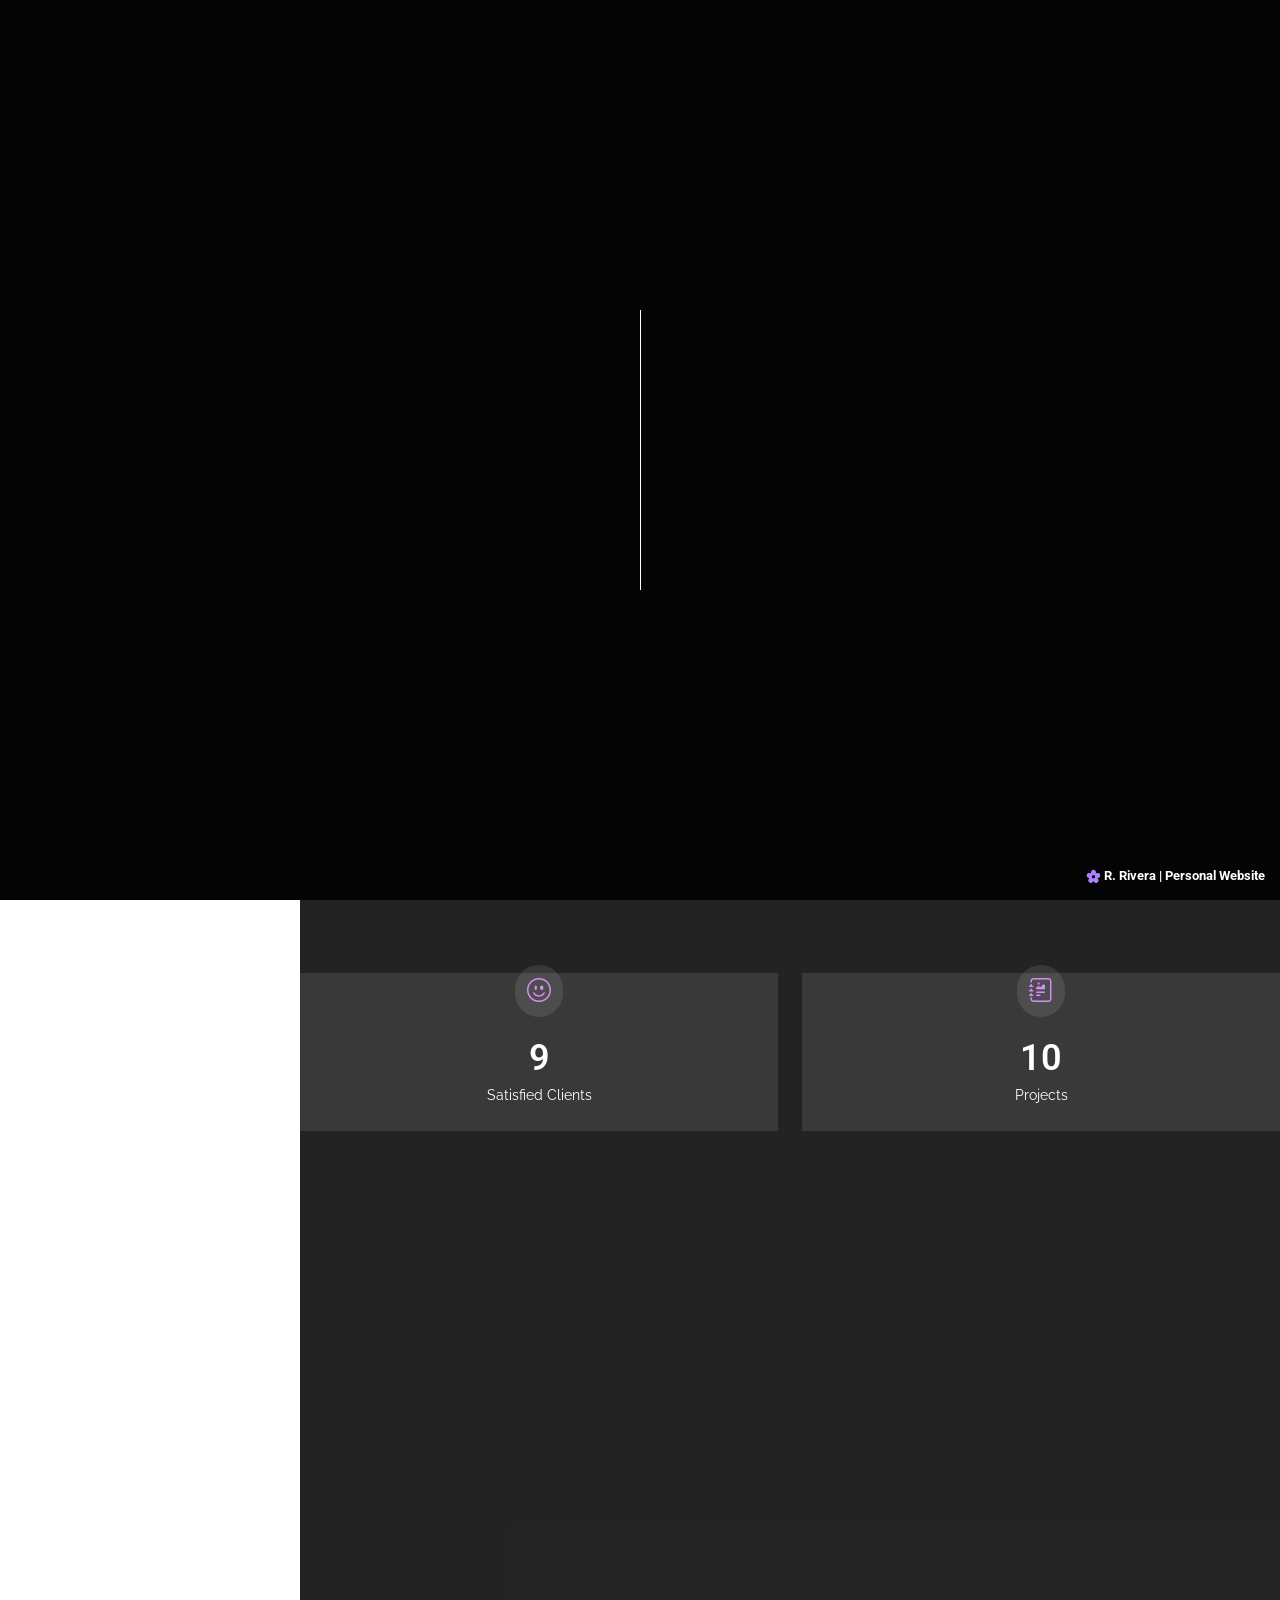
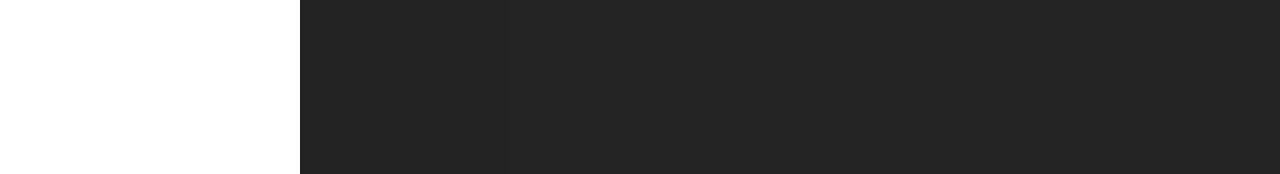
==== commit f516886f: "changed folder & add deatils in each section" ====
--- a/about.html
+++ b/about.html
@@ -110,10 +110,11 @@
         <div class="container section-title" data-aos="fade-up">
           <h2>About</h2>
           <p>
-            Magnam dolores commodi suscipit. Necessitatibus eius consequatur ex
-            aliquid fuga eum quidem. Sit sint consectetur velit. Quisquam quos
-            quisquam cupiditate. Et nemo qui impedit suscipit alias ea. Quia
-            fugiat sit in iste officiis commodi quidem hic quas.
+            As a UI/UX Designer and Project Coordinator, I thrive on creating
+            seamless user experiences and managing projects efficiently. With a
+            background in Information Systems, I am passionate about designing
+            intuitive interfaces and leading teams toward impactful digital
+            solutions.
           </p>
         </div>
         <!-- End Section Title -->
@@ -128,10 +129,12 @@
               />
             </div>
             <div class="col-lg-8 content">
-              <h2>UI/UX Designer &amp; Web Developer.</h2>
+              <h2>UI/UX Designer &amp; Project Coordinator.</h2>
               <p class="fst-italic py-3">
-                Lorem ipsum dolor sit amet, consectetur adipiscing elit, sed do
-                eiusmod tempor incididunt ut labore et dolore magna aliqua.
+                "Designing with purpose, coordinating with vision. I believe
+                that every detail matters, and every project is an opportunity
+                to innovate and enhance the way people interact with
+                technology."
               </p>
               <div class="row">
                 <div class="col-lg-6">
@@ -170,19 +173,15 @@
                       <strong>Email:</strong>
                       <span>regineheraldezrivera@gmail.com</span>
                     </li>
-                    <li>
-                      <i class="bi bi-chevron-right"></i>
-                      <strong>Freelance:</strong> <span>Available</span>
-                    </li>
                   </ul>
                 </div>
               </div>
               <p class="py-3">
-                Officiis eligendi itaque labore et dolorum mollitia officiis
-                optio vero. Quisquam sunt adipisci omnis et ut. Nulla
-                accusantium dolor incidunt officia tempore. Et eius omnis.
-                Cupiditate ut dicta maxime officiis quidem quia. Sed et
-                consectetur qui quia repellendus itaque neque.
+                Driven by creativity and strategic planning, I aim to bridge the
+                gap between user needs and functional design. Through
+                collaboration and innovation, I strive to create solutions that
+                not only look great but also improve efficiency and
+                accessibility in the digital space.
               </p>
             </div>
           </div>
--- a/assets/css/main.css
+++ b/assets/css/main.css
@@ -22,9 +22,9 @@
 /* Global Colors - The following color variables are used throughout the website. Updating them here will change the color scheme of the entire website */
 :root {
   --background-color: #ffffff; /* Background color for the entire website, including individual sections */
-  --default-color: #272829; /* Default color used for the majority of the text content across the entire website */
-  --heading-color: #050d18; /* Color for headings, subheadings and title throughout the website */
-  --accent-color: #149ddd; /* Accent color that represents your brand on the website. It's used for buttons, links, and other elements that need to stand out */
+  --default-color: #c7baff; /* Default color used for the majority of the text content across the entire website */
+  --heading-color: #ffffff; /* Color for headings, subheadings and title throughout the website */
+  --accent-color: #a557e6; /* Accent color that represents your brand on the website. It's used for buttons, links, and other elements that need to stand out */
   --surface-color: #ffffff; /* The surface color is used as a background of boxed elements within sections, such as cards, icon boxes, or other elements that require a visual separation from the global background. */
   --contrast-color: #ffffff; /* Contrast color for text, ensuring readability against backgrounds of accent, heading, or default colors. */
 }
@@ -33,10 +33,7 @@
 :root {
   --nav-color: #a8a9b4; /* The default color of the main navmenu links */
   --nav-hover-color: #ffffff; /* Applied to main navmenu links when they are hovered over or active */
-  --nav-mobile-background-color: #040b14; /* Used as the background color for mobile navigation menu */
-  --nav-dropdown-background-color: #040b14; /* Used as the background color for dropdown items that appear when hovering over primary navigation items */
-  --nav-dropdown-color: #a8a9b4; /* Used for navigation links of the dropdown items in the navigation menu. */
-  --nav-dropdown-hover-color: #ffffff; /* Similar to --nav-hover-color, this color is applied to dropdown navigation links when they are hovered over. */
+  --nav-mobile-background-color: #ffffff; /* Used as the background color for mobile navigation menu */
 }
 
 /* Color Presets - These classes override global colors when applied to any section or element, providing reuse of the sam color scheme. */
@@ -47,10 +44,10 @@
 }
 
 .dark-background {
-  --background-color: #040b14;
+  --background-color: #1a0631;
   --default-color: #ffffff;
   --heading-color: #ffffff;
-  --surface-color: #151f2b;
+  --surface-color: #aa99d1;
   --contrast-color: #ffffff;
 }
 
@@ -104,7 +101,7 @@
 .php-email-form .sent-message {
   display: none;
   color: #ffffff;
-  background: #059652;
+  background: #440596;
   text-align: center;
   padding: 15px;
   margin-bottom: 24px;
@@ -612,34 +609,48 @@
   z-index: 2;
 }
 
-/* About Section */
-#about {
-  background-image: url("/assets/img/BG.gif");
-}
-
-/* Skills Section */
-#skills {
-  background-image: url("/assets/img/BG.gif");
-}
-
-#contact {
-  background-image: url("/assets/img/BG.gif");
-}
-
-#counts {
-  background-image: url("/assets/img/BG.gif");
-}
-
-#portfolio {
-  background-image: url("/assets/img/BG.gif");
-}
-
-#testimonials {
-  background-image: url("/assets/img/BG.gif");
-}
-
+/* Apply background to multiple sections */
+#about,
+#skills,
+#contact,
+#counts,
+#portfolio,
+#testimonials,
 #resume {
-  background-image: url("/assets/img/BG.gif");
+  background-image: url("/assets/img/no-bg.gif");
+  background-position: right center;
+  background-repeat: no-repeat;
+  background-size: cover;
+}
+
+/* Dark overlay effect */
+#about::before,
+#skills::before,
+#contact::before,
+#counts::before,
+#portfolio::before,
+#testimonials::before,
+#resume::before {
+  content: "";
+  position: absolute;
+  top: 0;
+  left: 0;
+  width: 100%;
+  height: 100%;
+  background: rgba(0, 0, 0, 0.6); /* Adjust transparency (0.3 = 30% dark) */
+  z-index: 1;
+}
+
+/* Ensure content appears above the overlay */
+#about *,
+#skills *,
+#contact *,
+#counts *,
+#portfolio *,
+#testimonials *,
+#resume * {
+  position: relative;
+  z-index: 2;
 }
 
 /*--------------------------------------------------------------
@@ -739,6 +750,16 @@
   transition: 0.3s;
 }
 
+.hero-img {
+  text-align: center;
+}
+
+.hero-img img {
+  width: 100%;
+  max-width: 350px;
+  height: auto;
+}
+
 .hero .social-links a:hover {
   color: var(--accent-color);
 }
@@ -801,12 +822,11 @@
 .counts .count-box i {
   position: absolute;
   top: -25px;
-  left: 50%;
   transform: translateX(-50%);
   font-size: 24px;
   background: rgba(255, 255, 255, 0.1);
   padding: 12px;
-  color: #0de0e7;
+  color: #d989f8;
   border-radius: 50px;
   line-height: 0;
 }
@@ -1422,8 +1442,3 @@
 /*--------------------------------------------------------------
 # Starter Section Section
 --------------------------------------------------------------*/
-.starter-section {
-  /* Add your styles here */
-}
-
-/*--------- GIF BACKGROUND CHOOYYY ----------*/
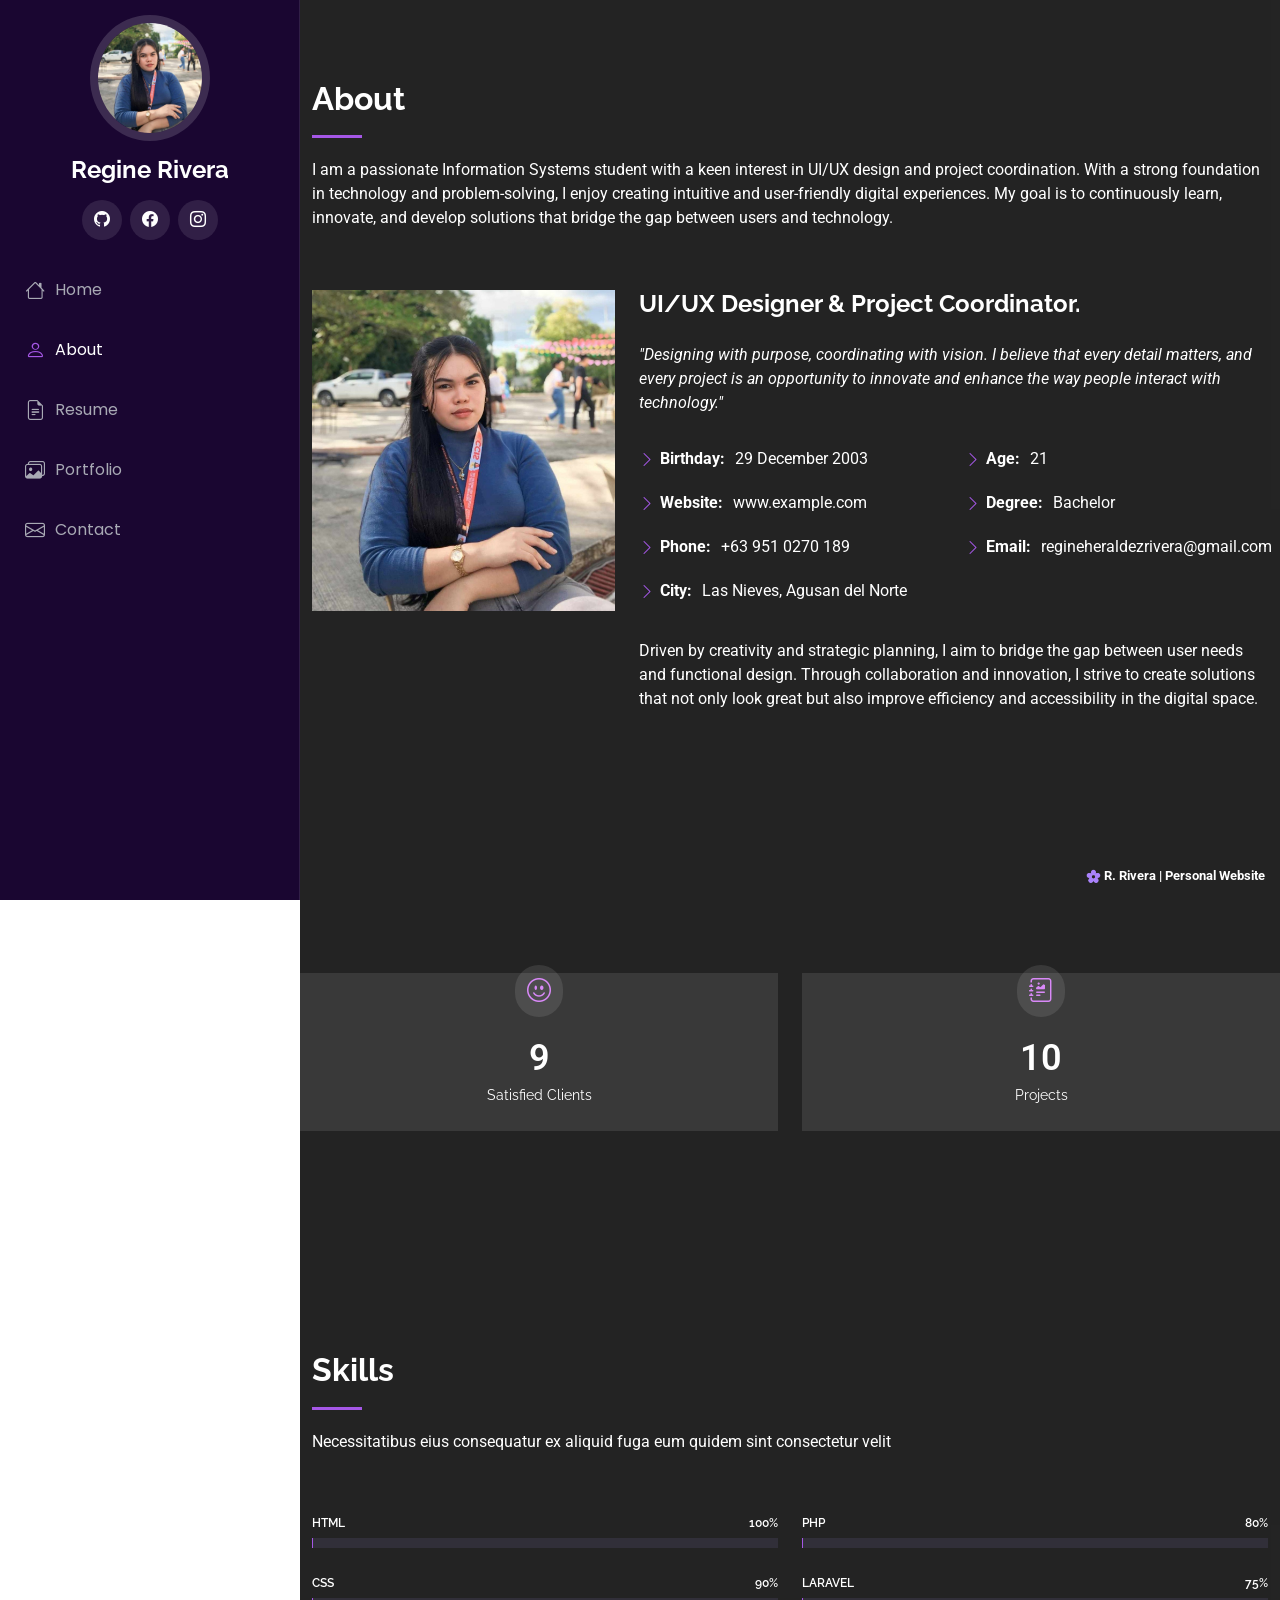
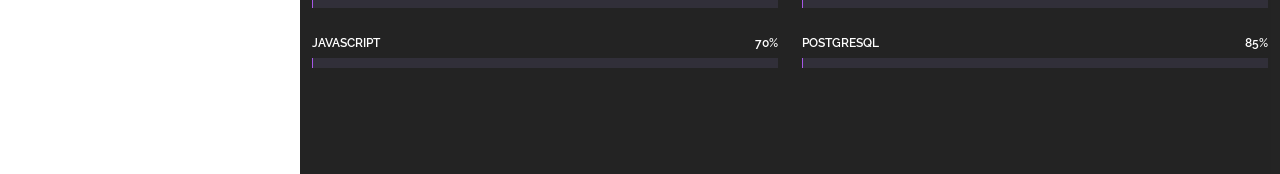
==== commit 07aacccf: "added images in resume section" ====
--- a/about.html
+++ b/about.html
@@ -77,12 +77,12 @@
       <nav id="navmenu" class="navmenu">
         <ul>
           <li>
-            <a href="index.html" class="active"
-              ><i class="bi bi-house navicon"></i>Home</a
+            <a href="index.html"><i class="bi bi-house navicon"></i>Home</a>
+          </li>
+          <li>
+            <a href="about.html" class="active"
+              ><i class="bi bi-person navicon"></i> About</a
             >
-          </li>
-          <li>
-            <a href="about.html"><i class="bi bi-person navicon"></i> About</a>
           </li>
           <li>
             <a href="resume.html"
@@ -110,11 +110,12 @@
         <div class="container section-title" data-aos="fade-up">
           <h2>About</h2>
           <p>
-            As a UI/UX Designer and Project Coordinator, I thrive on creating
-            seamless user experiences and managing projects efficiently. With a
-            background in Information Systems, I am passionate about designing
-            intuitive interfaces and leading teams toward impactful digital
-            solutions.
+            I am a passionate Information Systems student with a keen interest
+            in UI/UX design and project coordination. With a strong foundation
+            in technology and problem-solving, I enjoy creating intuitive and
+            user-friendly digital experiences. My goal is to continuously learn,
+            innovate, and develop solutions that bridge the gap between users
+            and technology.
           </p>
         </div>
         <!-- End Section Title -->
--- a/assets/css/main.css
+++ b/assets/css/main.css
@@ -22,7 +22,7 @@
 /* Global Colors - The following color variables are used throughout the website. Updating them here will change the color scheme of the entire website */
 :root {
   --background-color: #ffffff; /* Background color for the entire website, including individual sections */
-  --default-color: #c7baff; /* Default color used for the majority of the text content across the entire website */
+  --default-color: #ae9dfc; /* Default color used for the majority of the text content across the entire website */
   --heading-color: #ffffff; /* Color for headings, subheadings and title throughout the website */
   --accent-color: #a557e6; /* Accent color that represents your brand on the website. It's used for buttons, links, and other elements that need to stand out */
   --surface-color: #ffffff; /* The surface color is used as a background of boxed elements within sections, such as cards, icon boxes, or other elements that require a visual separation from the global background. */
@@ -941,6 +941,34 @@
   border: 2px solid var(--accent-color);
 }
 
+/* Carousel transition speed */
+.carousel-inner {
+  top: 15px;
+  transition: transform 1s ease-in-out; /* Smooth transition for the sliding */
+}
+
+/* Move carousel indicators below the image */
+.carousel-indicators {
+  bottom: -30px; /* Adjust this value to your preference */
+}
+
+.cert-title {
+  top: 15px;
+  margin-bottom: 10px;
+  color: var(--heading-color);
+  font-size: 26px;
+  font-weight: 700;
+  text-align: center; /* Center-aligns the text */
+  margin-top: 20px; /* Adds some spacing above */
+  margin-bottom: 20px; /* Adds some spacing below */
+}
+
+/* 🎨 Custom styles for the carousel controls and other elements */
+.carousel-control-prev,
+.carousel-control-next {
+  display: none; /* Hide the controls if you want it fully automated */
+}
+
 /*--------------------------------------------------------------
 # Portfolio Section
 --------------------------------------------------------------*/
@@ -1275,7 +1303,7 @@
   padding: 10px 15px;
   box-shadow: none;
   border-radius: 0;
-  color: var(--default-color);
+  color: #000000;
   background-color: var(--surface-color);
   border-color: color-mix(in srgb, var(--default-color), transparent 80%);
 }
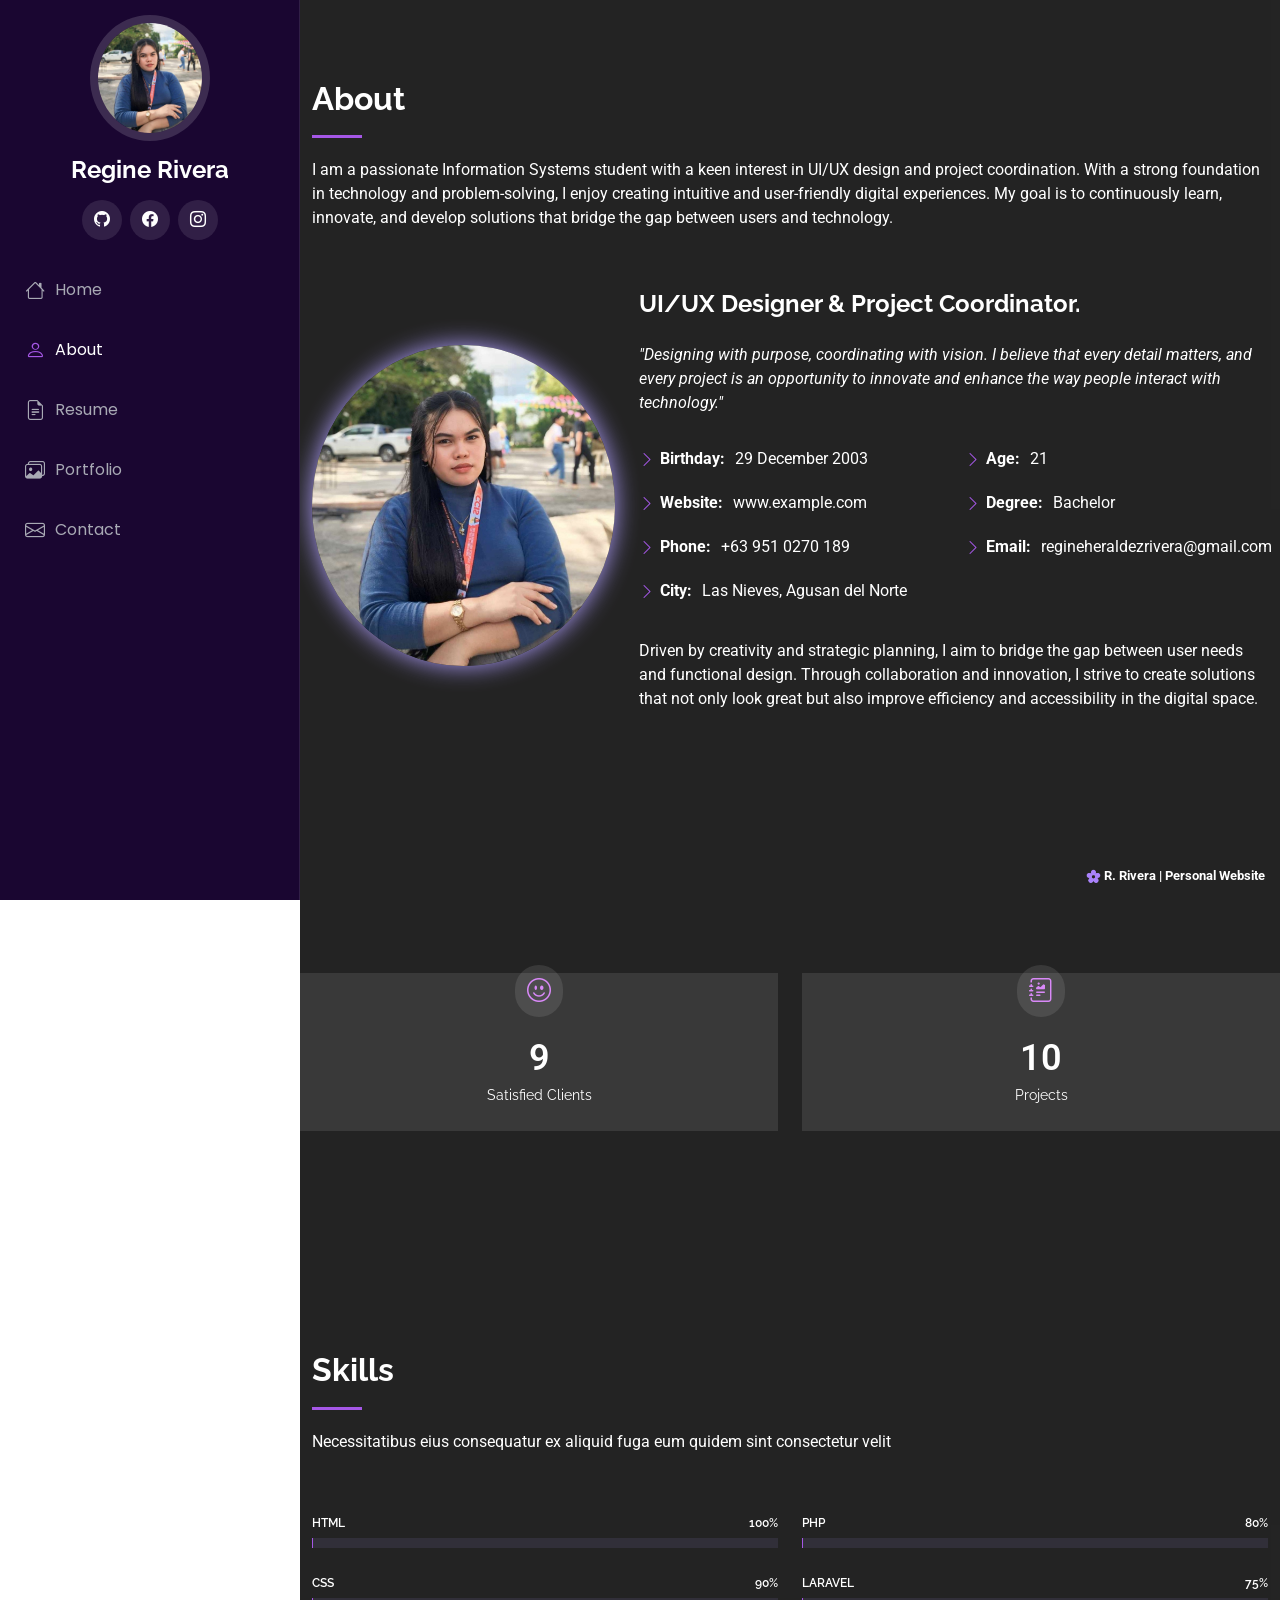
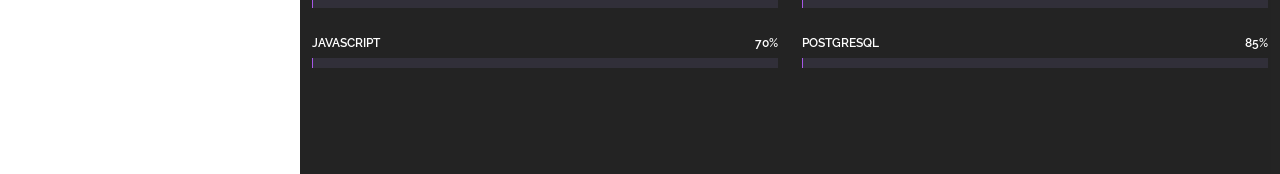
==== commit c5441a59: "Save changes before switching branches" ====
--- a/about.html
+++ b/about.html
@@ -122,13 +122,14 @@
 
         <div class="container" data-aos="fade-up" data-aos-delay="100">
           <div class="row gy-4 justify-content-center">
-            <div class="col-lg-4">
+            <div class="col-lg-4 my-img">
               <img
                 src="assets/img/my--profile-img.jpg"
                 class="img-fluid"
-                alt=""
+                alt="profile"
               />
             </div>
+
             <div class="col-lg-8 content">
               <h2>UI/UX Designer &amp; Project Coordinator.</h2>
               <p class="fst-italic py-3">
--- a/assets/css/main.css
+++ b/assets/css/main.css
@@ -695,16 +695,17 @@
   padding: 80px 0;
   display: flex;
   align-items: center;
-  justify-content: center;
+  justify-content: space-between;
+  flex-wrap: wrap;
 }
 
 .hero img {
   position: absolute;
-  inset: 0;
-  display: block;
+  display: flex;
   width: 100%;
   height: 100%;
-  object-fit: cover;
+  align-items: center;
+  justify-content: flex-end;
   z-index: 1;
 }
 
@@ -719,6 +720,7 @@
 .hero .container {
   position: relative;
   z-index: 3;
+  top: 200px;
 }
 
 .hero h2 {
@@ -750,27 +752,172 @@
   transition: 0.3s;
 }
 
-.hero-img {
-  text-align: center;
-}
-
-.hero-img img {
-  width: 100%;
-  max-width: 350px;
-  height: auto;
-}
-
 .hero .social-links a:hover {
   color: var(--accent-color);
 }
 
+.hero-img {
+  display: flex;
+  justify-content: flex-end; /* Center horizontally */
+  align-items: center; /* Center vertically */
+  position: relative;
+  padding-right: 70px;
+}
+
+.hero-img img {
+  width: 100%; /* Adjust width to fit properly */
+  max-width: 350px; /* Prevent it from being too large */
+  position: relative; /* Change from absolute to relative */
+  border-radius: 50%;
+  top: -270px;
+  box-shadow: 0 0 25px var(--default-color);
+  cursor: pointer;
+  transition: 0.4s ease;
+  animation: floatImage 4s ease-in-out infinite;
+  z-index: 1;
+}
+
+/* Hover Effect */
+.hero-img img:hover {
+  box-shadow: 0 0 25px var(--accent-color), 0 0 35px var(--accent-color),
+    0 0 45px var(--accent-color);
+}
+
+/* Floating Animation */
+@keyframes floatImage {
+  0% {
+    transform: translateY(0);
+  }
+  50% {
+    transform: translateY(-1.1rem);
+  }
+  100% {
+    transform: translateY(0);
+  }
+}
+
+/* Responsive Fix for Smaller Screens */
+@media (max-width: 1000px) {
+  .hero-img img {
+    width: 90%; /* Make the image slightly bigger */
+    max-width: 350px; /* Increase max size */
+  }
+}
+
 @media (max-width: 768px) {
+  .hero-img {
+    flex-direction: column; /* Move image below text */
+    text-align: center; /* Center align text */
+    padding-left: 40px;
+    margin-bottom: 0%;
+  }
+
+  .hero-img img {
+    margin-top: 80%; /* Add spacing */
+    width: 100%; /* Make it responsive */
+  }
+
+  .hero h2 {
+    font-size: 36px;
+  }
+
+  .hero p {
+    font-size: 24px;
+  }
+
+  .hero .container {
+    top: 70px;
+    bottom: 0;
+  }
+}
+
+/* Responsive Adjustments */
+
+@media (max-width: 1024px) {
+  .hero h2 {
+    font-size: 36px;
+  }
+
+  .hero p {
+    font-size: 24px;
+  }
+
+  .hero-img img {
+    max-width: 300px;
+  }
+}
+
+@media (max-width: 900px) {
+  .hero h2 {
+    font-size: 36px;
+  }
+
+  .hero p {
+    font-size: 24px;
+  }
+
+  .hero-img img {
+    max-width: 300px;
+  }
+}
+
+@media (max-width: 640px) {
+  .hero {
+    text-align: center;
+  }
+
+  .hero-img img {
+    max-width: 300px; /* Slightly smaller for mobile */
+  }
+}
+
+@media (max-width: 435px) {
+  .hero-img {
+    padding-left: 55px;
+  }
+  .hero-img img {
+    width: 100%; /* Adjust width for small screens */
+    max-width: 200px;
+    margin-top: 320px;
+  }
+
+  .hero h2 {
+    font-size: 34px;
+  }
+
+  .hero p {
+    font-size: 24px;
+  }
+
+  .hero h3 {
+    top: 300%;
+  }
+
+  .hero .container {
+    top: 40px;
+  }
+}
+
+@media (max-width: 210px) {
+  .hero-img {
+    padding-left: 55px;
+  }
+  .hero-img img {
+    width: 100%; /* Adjust width for small screens */
+    max-width: 200px;
+    margin-top: 25px;
+  }
+
   .hero h2 {
     font-size: 32px;
   }
 
   .hero p {
-    font-size: 20px;
+    font-size: 22px;
+  }
+
+  .hero h3 {
+    top: 300%;
   }
 }
 
@@ -802,6 +949,43 @@
   margin-right: 5px;
   color: var(--accent-color);
   line-height: 0;
+}
+
+.my-img img {
+  top: 12%;
+  width: 25vw;
+  border-radius: 50%;
+  box-shadow: 0 0 25px var(--default-color);
+  cursor: pointer;
+  animation: floatImage 4s ease-in-out infinite;
+  transition: 0.4s ease;
+  position: relative;
+  z-index: 1;
+}
+
+.my-img img:hover {
+  box-shadow: 0 0 25px var(--accent-color), 0 0 35px var(--accent-color),
+    0 0 45px var(--accent-color);
+}
+
+@keyframes floatImage {
+  0% {
+    transform: translateY(0);
+  }
+  50% {
+    transform: translateY(-1.1rem);
+  }
+  100% {
+    transform: translateY(0);
+  }
+}
+
+@media (max-width: 768px) {
+  .col-lg-4 img {
+    width: 70vw;
+    margin-bottom: 3rem;
+    left: 50px;
+  }
 }
 
 /*--------------------------------------------------------------
@@ -963,10 +1147,16 @@
   margin-bottom: 20px; /* Adds some spacing below */
 }
 
-/* 🎨 Custom styles for the carousel controls and other elements */
 .carousel-control-prev,
 .carousel-control-next {
   display: none; /* Hide the controls if you want it fully automated */
+}
+
+@media (max-width: 768px) {
+  .carousel-inner img {
+    width: 80% !important; /* Increase size slightly */
+    transition: width 0.3s ease-in-out; /* Smooth transition */
+  }
 }
 
 /*--------------------------------------------------------------
@@ -1169,7 +1359,7 @@
 
 .testimonials .testimonial-item .quote-icon-left,
 .testimonials .testimonial-item .quote-icon-right {
-  color: color-mix(in srgb, var(--accent-color), transparent 40%);
+  color: color-mix(in srgb, #ffffff, transparent 40%);
   font-size: 26px;
   line-height: 0;
 }
@@ -1192,7 +1382,7 @@
   font-style: italic;
   margin: 0 15px 15px 15px;
   padding: 20px;
-  background-color: var(--surface-color);
+  background-color: #3b0581;
   position: relative;
   margin-bottom: 35px;
   border-radius: 6px;
@@ -1203,7 +1393,7 @@
   content: "";
   width: 0;
   height: 0;
-  border-top: 20px solid var(--surface-color);
+  border-top: 20px solid #3b0581;
   border-right: 20px solid transparent;
   border-left: 20px solid transparent;
   position: absolute;
